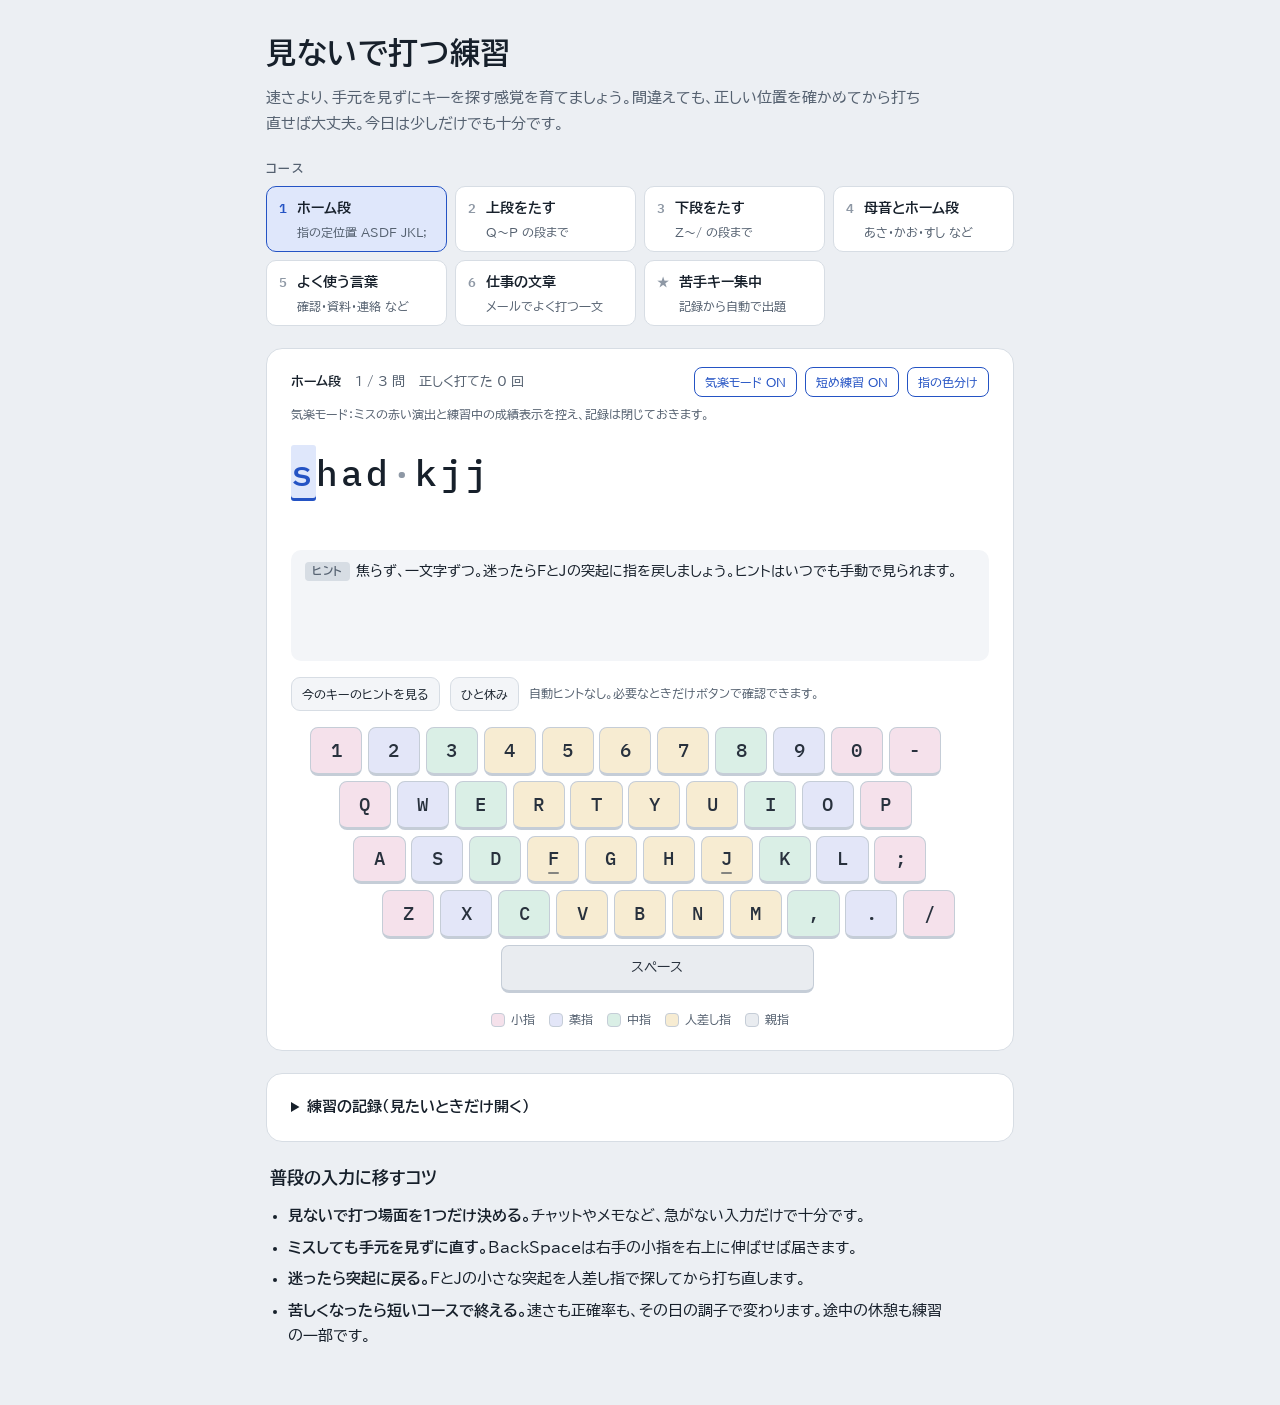
==== index (2).html @ ccc6f715 "Add files via upload" ====
<!doctype html><html><head><meta charset=utf8><meta name=viewport content="width=device-width,initial-scale=1,viewport-fit=cover"><style>:root{color-scheme:light;box-sizing:border-box;padding-top:env(safe-area-inset-top,0px);padding-bottom:env(safe-area-inset-bottom,0px)}html{scroll-padding-top:env(safe-area-inset-top,0px)}body{margin:0;padding:0;font:14px -apple-system,BlinkMacSystemFont,sans-serif;background:#fff;color:#000}img{max-width:100%}[hidden]:not([hidden=until-found i]){display:none!important}</style></head><body>
<title>見ないで打つ練習</title>
<meta name="claude:viewport-fit-sides" content="cover">
<link rel="preconnect" href="https://fonts.googleapis.com">
<link rel="preconnect" href="https://fonts.gstatic.com" crossorigin>
<link rel="stylesheet" href="https://fonts.googleapis.com/css2?family=BIZ+UDPGothic:wght@400;700&family=IBM+Plex+Mono:wght@500;600&display=swap">
<style>
/* Layout: one-column workbench. Course picker, then the practice card (prompt, instant feedback, keycap keyboard) as the hero; records and habits below. */
:root{
  --bg:#ECEFF3; --surface:#FFFFFF; --surface-2:#F3F5F8; --ink:#17202B; --ink-2:#556170; --ink-3:#8E98A5; --line:#D7DDE4;
  --accent:#2453C4; --accent-soft:#DFE7FB; --on-accent:#FFFFFF;
  --ok:#1C8253; --ok-soft:#DAF0E3; --miss:#C5352B; --miss-soft:#FBE0DD; --on-miss:#FFFFFF;
  --key:#FCFDFE; --key-edge:#C5CDD7; --key-ink:#28313D; --wrong-key:#B66B18; --wrong-key-ring:#F3D69C;
  --f-pinky:#F5E1EB; --f-ring:#E3E6F8; --f-middle:#DAEFE6; --f-index:#F7ECD2; --f-thumb:#E9ECF0;
  --font-jp:"BIZ UDPGothic","Hiragino Sans","Hiragino Kaku Gothic ProN","Yu Gothic","Meiryo",sans-serif;
  --font-mono:"IBM Plex Mono",ui-monospace,"SFMono-Regular",Menlo,Consolas,monospace;
}
@media (prefers-color-scheme: dark){
  :root:not([data-theme="light"]){
    --bg:#11151B; --surface:#192029; --surface-2:#202833; --ink:#E5E9EF; --ink-2:#A0AAB7; --ink-3:#6E7886; --line:#2C3541;
    --accent:#86A6F4; --accent-soft:#223152; --on-accent:#0F1830;
    --ok:#62CC97; --ok-soft:#173428; --miss:#F27D72; --miss-soft:#3F201D; --on-miss:#2A0E0B;
    --key:#232B36; --key-edge:#3A4452; --key-ink:#DCE2EA; --wrong-key:#EFB85A; --wrong-key-ring:#654720;
    --f-pinky:#3A2531; --f-ring:#272C47; --f-middle:#1D3630; --f-index:#3A3220; --f-thumb:#272D36;
    color-scheme:dark;
  }
}
:root[data-theme="dark"]{
  --bg:#11151B; --surface:#192029; --surface-2:#202833; --ink:#E5E9EF; --ink-2:#A0AAB7; --ink-3:#6E7886; --line:#2C3541;
  --accent:#86A6F4; --accent-soft:#223152; --on-accent:#0F1830;
  --ok:#62CC97; --ok-soft:#173428; --miss:#F27D72; --miss-soft:#3F201D; --on-miss:#2A0E0B;
  --key:#232B36; --key-edge:#3A4452; --key-ink:#DCE2EA; --wrong-key:#EFB85A; --wrong-key-ring:#654720;
  --f-pinky:#3A2531; --f-ring:#272C47; --f-middle:#1D3630; --f-index:#3A3220; --f-thumb:#272D36;
  color-scheme:dark;
}
*{box-sizing:border-box}
body{background:var(--bg);color:var(--ink);font-family:var(--font-jp);font-size:15px;line-height:1.7}
.wrap{max-width:780px;margin:0 auto;padding-left:max(16px,env(safe-area-inset-left,0px));padding-right:max(16px,env(safe-area-inset-right,0px));padding-block:28px 56px;display:grid;gap:22px}
h1,h2,h3{margin:0;text-wrap:balance}
p{margin:0}
button{font:inherit;color:inherit;cursor:pointer}
button:focus-visible{outline:2px solid var(--accent);outline-offset:2px}

.head h1{font-size:clamp(24px,5vw,30px);font-weight:700;letter-spacing:.02em}
.head p{color:var(--ink-2);margin-top:6px;max-width:60ch}
.notice{background:var(--accent-soft);color:var(--ink);border-radius:10px;padding:10px 14px;font-size:14px}

.label{font-size:12px;font-weight:700;letter-spacing:.12em;color:var(--ink-2)}
.courses{display:grid;grid-template-columns:repeat(auto-fill,minmax(168px,1fr));gap:8px;margin-top:8px}
.course{display:grid;grid-template-columns:auto 1fr;gap:2px 10px;align-items:baseline;text-align:left;padding:10px 12px;border:1px solid var(--line);border-radius:10px;background:var(--surface)}
.course:hover{border-color:var(--ink-3)}
.course .no{grid-row:span 2;font-family:var(--font-mono);font-weight:600;font-size:13px;color:var(--ink-3)}
.course .nm{font-weight:700;font-size:14px}
.course .ds{font-size:12px;color:var(--ink-2);line-height:1.5}
.course[aria-pressed="true"]{border-color:var(--accent);background:var(--accent-soft)}
.course[aria-pressed="true"] .no{color:var(--accent)}

.card{background:var(--surface);border:1px solid var(--line);border-radius:16px;padding:18px clamp(14px,3vw,24px) 20px}
.practice{display:grid;gap:16px}
.bar{display:flex;flex-wrap:wrap;gap:10px 16px;justify-content:space-between;align-items:center}
.meta{display:flex;flex-wrap:wrap;gap:4px 14px;font-size:13px;color:var(--ink-2);font-variant-numeric:tabular-nums}
.meta b{color:var(--ink)}
.opts{display:flex;flex-wrap:wrap;gap:8px;align-items:center}
.seg{display:inline-flex;align-items:center;border:1px solid var(--line);border-radius:8px;overflow:hidden;font-size:12px}
.seg-label{padding:4px 8px;color:var(--ink-2);background:var(--surface-2);border-right:1px solid var(--line)}
.seg button{border:0;background:transparent;padding:4px 9px}
.seg button[aria-pressed="true"]{background:var(--accent);color:var(--on-accent)}
.toggle{border:1px solid var(--line);border-radius:8px;background:transparent;padding:4px 10px;font-size:12px}
.toggle[aria-pressed="true"]{border-color:var(--accent);color:var(--accent)}

.stage{position:relative;display:grid;gap:12px;min-height:220px}
.prompt{display:grid;gap:4px;min-width:0}
.jp{font-size:clamp(20px,4.2vw,27px);font-weight:700;line-height:1.5}
.kana{font-size:16px;color:var(--ink-2);letter-spacing:.04em}
.kana.big{font-size:clamp(24px,5vw,32px);font-weight:700;color:var(--ink)}
.kana .done{color:var(--ink-3)}
.kana .cur{color:var(--accent);text-decoration:underline;text-underline-offset:5px;text-decoration-thickness:2px}
.romaji{font-family:var(--font-mono);font-weight:500;font-size:clamp(20px,4.4vw,28px);line-height:1.55;word-break:break-all;letter-spacing:.03em;margin-top:4px}
.romaji.big{font-size:clamp(26px,6vw,36px);letter-spacing:.08em}
.ch.done{color:var(--ink-3)}
.ch.sp{color:var(--ink-3)}
.ch.cur{color:var(--accent);background:var(--accent-soft);border-radius:3px;box-shadow:inset 0 -3px 0 var(--accent)}
.ch.cur.err{color:var(--miss);background:var(--miss-soft);box-shadow:inset 0 -3px 0 var(--miss);animation:shake .2s}
@keyframes shake{0%,100%{transform:none}25%{transform:translateX(-3px)}75%{transform:translateX(3px)}}
.ch{display:inline-block}

.fb{background:var(--surface-2);border-radius:10px;padding:10px 14px;font-size:14px;min-height:5.2em;display:grid;gap:4px;align-content:start}
#fbMain{transition:opacity .25s}
#fbMain.faded{opacity:.55}
.fb-hint{color:var(--accent);font-weight:700}
.diag{color:var(--ink-2);font-size:13px}
.tag{display:inline-block;font-size:11px;font-weight:700;letter-spacing:.06em;padding:0 7px;border-radius:4px;margin-right:6px;vertical-align:1px}
.tag.miss{background:var(--miss);color:var(--on-miss)}
.tag.tip{background:var(--line);color:var(--ink-2)}
kbd.kk{font-family:var(--font-mono);font-weight:600;padding:0 7px;border-radius:5px;border:1px solid var(--key-edge);border-bottom-width:2px;background:var(--key);color:var(--key-ink);font-size:.95em}
kbd.kk.miss{background:var(--miss);color:var(--on-miss);border-color:var(--miss)}
kbd.kk.ok{background:var(--ok-soft);color:var(--ok);border-color:var(--ok)}
kbd.kk.nx{background:var(--accent-soft);color:var(--accent);border-color:var(--accent)}

.veil{position:absolute;inset:0;border:1px dashed var(--accent);border-radius:12px;background:color-mix(in srgb,var(--surface) 88%,transparent);color:var(--accent);font-weight:700;font-size:15px;display:grid;place-items:center;padding:16px}

.summary{display:grid;gap:14px}
.sum-nums{display:grid;grid-template-columns:repeat(3,1fr);gap:8px}
.sum-nums div{display:grid;gap:0;padding:10px 12px;border-radius:10px;background:var(--surface-2)}
.sum-nums .n{font-family:var(--font-mono);font-weight:600;font-size:clamp(24px,5vw,32px);font-variant-numeric:tabular-nums;line-height:1.2}
.sum-nums .n small{font-size:.5em;margin-left:2px;color:var(--ink-2)}
.sum-nums .l{font-size:12px;color:var(--ink-2)}
.sum-msg{max-width:60ch}
.sum-miss h3,.rec h3{font-size:13px;font-weight:700;color:var(--ink-2);margin-bottom:6px}
.plist{list-style:none;margin:0;padding:0;display:grid;gap:6px;font-size:14px}
.plist li{display:grid;gap:0}
.plist .d{font-size:12px;color:var(--ink-2)}
.sum-actions{display:flex;flex-wrap:wrap;gap:8px}
.btn{border:1px solid var(--line);background:var(--surface);border-radius:9px;padding:8px 14px;font-weight:700;font-size:14px}
.btn.primary{background:var(--accent);border-color:var(--accent);color:var(--on-accent)}
.btn kbd{font-family:var(--font-mono);font-size:11px;font-weight:500;opacity:.8;margin-left:6px}

.kb{container-type:inline-size;width:100%;max-width:660px;margin-inline:auto}
.kb.mini{max-width:420px;margin-inline:0}
.kb-rows{--k:min(54px,7.4vw);display:grid;gap:calc(var(--k)*.1)}
@supports (width:1cqw){.kb-rows{--k:calc(100cqw / 11.4)}}
.kb-row{display:flex;gap:calc(var(--k)*.1);padding-left:calc(var(--k)*var(--off,0))}
.space-row{padding-left:calc(var(--k)*3.3)}
.key{position:relative;flex:none;width:calc(var(--k)*.9);height:calc(var(--k)*.84);display:grid;place-items:center;background:var(--key);border:1px solid var(--key-edge);border-bottom-width:3px;border-radius:calc(var(--k)*.14);font-family:var(--font-mono);font-weight:500;font-size:max(10px,calc(var(--k)*.32));color:var(--key-ink);transition:background-color .15s,color .15s,border-color .15s}
.key.space{width:calc(var(--k)*5.4);font-family:var(--font-jp);font-size:max(10px,calc(var(--k)*.24))}
.key.bump::after{content:"";position:absolute;bottom:16%;left:39%;width:22%;height:2px;border-radius:1px;background:currentColor;opacity:.55}
.kb.fingers .key.f-pinky{background:var(--f-pinky)}
.kb.fingers .key.f-ring{background:var(--f-ring)}
.kb.fingers .key.f-middle{background:var(--f-middle)}
.kb.fingers .key.f-index{background:var(--f-index)}
.kb.fingers .key.f-thumb{background:var(--f-thumb)}
.key.is-next{background:var(--accent-soft)!important;border-color:var(--accent);color:var(--accent);box-shadow:0 0 0 2px var(--accent)}
.key.is-miss{background:var(--key)!important;border:2px solid var(--wrong-key);border-bottom-width:3px;color:var(--key-ink);box-shadow:0 0 0 3px var(--wrong-key-ring);z-index:2}
.key.is-roundmiss{background:var(--miss-soft)!important;border-color:var(--miss);color:var(--miss)}
.key.is-roundmiss::before{content:attr(data-n);position:absolute;top:-7px;right:-7px;min-width:17px;height:17px;padding:0 4px;border-radius:9px;background:var(--miss);color:var(--on-miss);font-size:10px;line-height:17px;text-align:center;font-family:var(--font-mono);z-index:1}
.key.hit{animation:hit .16s ease-out}
@keyframes hit{0%{transform:translateY(2px)}100%{transform:none}}
.key.heat{background:color-mix(in srgb,var(--miss) var(--h),var(--key))!important}
.key.heat.hot{color:var(--on-miss);border-color:var(--miss)}

.legend{display:flex;flex-wrap:wrap;gap:6px 14px;justify-content:center;font-size:12px;color:var(--ink-2)}
.legend span{display:inline-flex;align-items:center;gap:6px}
.legend i{width:14px;height:14px;border-radius:4px;border:1px solid var(--key-edge);display:inline-block}

.rec{display:grid;gap:18px}
.rec-head{display:flex;flex-wrap:wrap;gap:8px;justify-content:space-between;align-items:center}
.rec-head h2,.tips h2{font-size:17px;font-weight:700}
.rec-grid{display:grid;grid-template-columns:minmax(0,1.25fr) minmax(0,1fr);gap:20px;align-items:start}
.note{font-size:12px;color:var(--ink-2);margin-top:8px}
.empty{font-size:14px;color:var(--ink-2)}
.reset{display:flex;gap:6px;align-items:center;font-size:13px}
.reset .btn{padding:4px 10px;font-size:12px}
.reset .btn.danger{background:var(--miss);border-color:var(--miss);color:var(--on-miss)}
.tbl-wrap{overflow-x:auto}
table{border-collapse:collapse;width:100%;font-size:13px;font-variant-numeric:tabular-nums}
th,td{text-align:left;padding:6px 10px 6px 0;border-bottom:1px solid var(--line);white-space:nowrap}
th{font-weight:700;color:var(--ink-2);font-size:12px}
td.num,th.num{text-align:right}

.tips{display:grid;gap:10px;padding-inline:4px}
.tips ul{margin:0;padding-left:1.2em;display:grid;gap:6px;max-width:62ch}
.tips b{font-weight:700}

/* 静かに学べる補助UI */
/* 間違えて押したキーは、穏やかな琥珀色の枠で場所を知らせる。 */
.key-guide{display:flex;flex-wrap:wrap;align-items:center;justify-content:center;gap:8px 20px;margin-top:12px;padding:9px 12px;border-radius:9px;background:var(--surface-2);color:var(--ink-2);font-size:12px}
.key-guide span{display:inline-flex;align-items:center;gap:7px}
.key-guide .swatch{display:inline-block;width:15px;height:15px;border-radius:4px;background:var(--key);border:2px solid var(--wrong-key);box-shadow:0 0 0 2px var(--wrong-key-ring)}
.key-guide .swatch.next{background:var(--accent-soft);border-color:var(--accent);box-shadow:0 0 0 2px var(--accent-soft)}
.practice-actions{display:flex;flex-wrap:wrap;align-items:center;gap:8px 10px}
.practice-actions .btn{font-size:12px;padding:6px 10px}
.btn.subtle{background:var(--surface-2);border-color:var(--line);font-weight:500}
.practice-note{font-size:12px;color:var(--ink-2);line-height:1.6}
.mode-desc{color:var(--ink-2);font-size:12px;line-height:1.7;margin-top:-9px}
.pause-panel{position:absolute;inset:0;z-index:3;background:var(--surface);border:1px solid var(--line);border-radius:12px;display:grid;place-items:center;text-align:center;padding:20px}
.pause-panel>div{display:grid;justify-items:center;gap:12px;max-width:35ch}
.pause-panel p{color:var(--ink-2);font-size:14px}
.pause-panel .pause-title{font-weight:700;color:var(--ink);font-size:20px}
.record-summary{cursor:pointer;font-weight:700;padding:2px 0;list-style-position:inside}
.records-content{display:grid;gap:18px;padding-top:20px}
.sum-nums.calm{grid-template-columns:repeat(2,1fr)}
.sum-miss details,.sum-miss summary{font-size:13px}
.sum-miss summary{cursor:pointer;color:var(--ink-2);font-weight:700;margin-bottom:8px}
.practice.is-calm .ch.cur.err{animation:none}
@media(max-width:420px){.sum-nums.calm .n{font-size:23px}}


@media (max-width:620px){.rec-grid{grid-template-columns:minmax(0,1fr)}.kb.mini{max-width:none}}
@media (prefers-reduced-motion:reduce){.ch.cur.err,.key.hit{animation:none}*{transition:none!important}}
</style>

<div class="wrap">
  <header class="head">
    <h1>見ないで打つ練習</h1>
    <p>速さより、手元を見ずにキーを探す感覚を育てましょう。間違えても、正しい位置を確かめてから打ち直せば大丈夫。今日は少しだけでも十分です。</p>
  </header>

  <p class="notice" id="touchNote" hidden>このページはパソコンのキーボードで使います。PCのブラウザでこのページを開いて練習してください。</p>

  <section aria-labelledby="cTitle">
    <h2 id="cTitle" class="label">コース</h2>
    <div class="courses" id="courses"></div>
  </section>

  <section class="card practice" aria-label="練習">
    <div class="bar">
      <div class="meta" id="meta"></div>
      <div class="opts">
        <button class="toggle" id="calmBtn" aria-pressed="true">気楽モード ON</button>
        <button class="toggle" id="shortBtn" aria-pressed="true">短め練習 ON</button>
        <button class="toggle" id="fingerBtn" aria-pressed="true">指の色分け</button>
      </div>
    </div>
    <p class="mode-desc" id="modeDesc">気楽モードではミスの赤い演出と練習中の成績表示を控え、記録は閉じておきます。</p>

    <div class="stage">
      <div class="prompt" id="prompt">
        <p class="jp" id="jp"></p>
        <p class="kana" id="kana"></p>
        <p class="romaji" id="romaji" aria-label="打つローマ字"></p>
      </div>
      <div class="fb" id="fb" aria-live="polite">
        <p id="fbMain"></p>
        <p id="fbHint" class="fb-hint"></p>
      </div>
      <div class="summary" id="summary" hidden></div>
      <div class="pause-panel" id="pausePanel" hidden>
        <div>
          <p class="pause-title">ひと休みしましょう</p>
          <p>肩と指の力を抜いて、再開したくなったら戻ってください。休憩時間は打鍵速度の計算に含めません。</p>
          <button class="btn primary" id="resumeBtn">練習に戻る</button>
        </div>
      </div>
      <button class="veil" id="veil" hidden>ここをクリックしてから打ち始めてください</button>
    </div>

    <div class="practice-actions" id="practiceActions">
      <button class="btn subtle" id="revealBtn" type="button">今のキーのヒントを見る</button>
      <button class="btn subtle" id="pauseBtn" type="button">ひと休み</button>
      <span class="practice-note">自動ヒントなし。必要なときだけボタンで確認できます。</span>
    </div>
    <div class="kb fingers" id="kb"></div>
    <div class="key-guide" id="keyGuide" hidden aria-live="polite"></div>
    <div class="legend" aria-label="指の色">
      <span><i style="background:var(--f-pinky)"></i>小指</span>
      <span><i style="background:var(--f-ring)"></i>薬指</span>
      <span><i style="background:var(--f-middle)"></i>中指</span>
      <span><i style="background:var(--f-index)"></i>人差し指</span>
      <span><i style="background:var(--f-thumb)"></i>親指</span>
    </div>
  </section>

  <section class="card rec" aria-label="練習の記録">
    <details id="recordsFold" open>
      <summary class="record-summary">練習の記録（見たいときだけ開く）</summary>
      <div class="records-content">
    <div class="rec-head">
      <h2 id="rTitle">間違えやすいキー</h2>
      <div class="reset" id="reset"></div>
    </div>
    <div class="rec-grid">
      <div>
        <div class="kb mini" id="kbHeat"></div>
        <p class="note">赤いほどミスの割合が高いキーです（3回以上打ったキーだけ色がつきます）。</p>
      </div>
      <div style="display:grid;gap:16px">
        <div><h3>ミスの多いキー</h3><div id="weakList"></div></div>
        <div><h3>よくある押し間違い</h3><div id="pairList"></div></div>
      </div>
    </div>
    <div>
      <h3>最近の練習</h3>
      <div class="tbl-wrap" id="hist"></div>
    </div>
      </div>
    </details>
  </section>

  <section class="tips" aria-labelledby="tTitle">
    <h2 id="tTitle">普段の入力に移すコツ</h2>
    <ul>
      <li><b>見ないで打つ場面を1つだけ決める。</b>チャットやメモなど、急がない入力だけで十分です。</li>
      <li><b>ミスしても手元を見ずに直す。</b>BackSpaceは右手の小指を右上に伸ばせば届きます。</li>
      <li><b>迷ったら突起に戻る。</b>FとJの小さな突起を人差し指で探してから打ち直します。</li>
      <li><b>苦しくなったら短いコースで終える。</b>速さも正確率も、その日の調子で変わります。途中の休憩も練習の一部です。</li>
    </ul>
  </section>
</div>

<script>
(function(){
"use strict";
// ---------- keyboard model ----------
const ROWS=[
  {off:0,   keys:"1234567890-".split("")},
  {off:0.5, keys:"qwertyuiop".split("")},
  {off:0.75,keys:"asdfghjkl;".split("")},
  {off:1.25,keys:"zxcvbnm,./".split("")}
];
const COLF=["L5","L4","L3","L2","L2","R2","R2","R3","R4","R5","R5"];
const KEY={};
ROWS.forEach((row,r)=>row.keys.forEach((k,c)=>{KEY[k]={f:COLF[c],r:r};}));
KEY[" "]={f:"T",r:4};
const FN={L5:"左手の小指",L4:"左手の薬指",L3:"左手の中指",L2:"左手の人差し指",R2:"右手の人差し指",R3:"右手の中指",R4:"右手の薬指",R5:"右手の小指",T:"親指"};
const FCLS={L5:"pinky",L4:"ring",L3:"middle",L2:"index",R2:"index",R3:"middle",R4:"ring",R5:"pinky",T:"thumb"};
const ROWN=["数字の段","上の段","ホーム段","下の段","スペース"];
const lab=k=>k===" "?"スペース":k.toUpperCase();
const esc=s=>String(s).replace(/[&<>"]/g,c=>({"&":"&amp;","<":"&lt;",">":"&gt;",'"':"&quot;"}[c]));

function diag(exp,got){
  const a=KEY[exp],b=KEY[got]; if(!a||!b) return "";
  if(a.f==="T") return "スペースキーは親指で打ちます。";
  if(b.f==="T") return "スペースキーを押していました。";
  if(a.f===b.f){
    if(a.r!==b.r) return "指は合っています。"+ROWN[b.r]+"を押していて、正しくは"+ROWN[a.r]+"です。";
    return "指は合っています。人差し指が受け持つ2列のうち、となりの列を押しています。";
  }
  if(a.f[0]===b.f[0]) return "同じ手の別の指です。"+FN[a.f].slice(3)+"で打つキーに、"+FN[b.f].slice(3)+"が出ていました。";
  return "反対の手のキーです。"+FN[a.f]+"で打ちます。";
}
function shortDiag(exp,got){
  const a=KEY[exp],b=KEY[got]; if(!a||!b) return "";
  if(a.f===b.f) return a.r!==b.r?"指は正しく、段がずれています":"指は正しく、列がずれています";
  if(a.f!=="T"&&b.f!=="T"&&a.f[0]===b.f[0]) return "同じ手の別の指を使っています";
  return "反対の手を使っています";
}

// ---------- romaji engine ----------
const BASE={},YOUON={};
function parse(src,dst){src.trim().split(/\s+/).forEach(p=>{const i=p.indexOf(":");dst[p.slice(0,i)]=p.slice(i+1).split("/");});}
parse("あ:a い:i う:u/wu え:e お:o か:ka/ca き:ki く:ku/cu/qu け:ke こ:ko/co さ:sa し:shi/si/ci す:su せ:se/ce そ:so た:ta ち:chi/ti つ:tsu/tu て:te と:to な:na に:ni ぬ:nu ね:ne の:no は:ha ひ:hi ふ:fu/hu へ:he ほ:ho ま:ma み:mi む:mu め:me も:mo や:ya ゆ:yu よ:yo ら:ra り:ri る:ru れ:re ろ:ro わ:wa を:wo が:ga ぎ:gi ぐ:gu げ:ge ご:go ざ:za じ:ji/zi ず:zu ぜ:ze ぞ:zo だ:da ぢ:di づ:du で:de ど:do ば:ba び:bi ぶ:bu べ:be ぼ:bo ぱ:pa ぴ:pi ぷ:pu ぺ:pe ぽ:po ぁ:la/xa ぃ:li/xi ぅ:lu/xu ぇ:le/xe ぉ:lo/xo ゃ:lya/xya ゅ:lyu/xyu ょ:lyo/xyo ー:- 、:, 。:.",BASE);
parse("きゃ:kya きゅ:kyu きょ:kyo しゃ:sha/sya しゅ:shu/syu しょ:sho/syo しぇ:she/sye ちゃ:cha/tya/cya ちゅ:chu/tyu/cyu ちょ:cho/tyo/cyo ちぇ:che/tye/cye にゃ:nya にゅ:nyu にょ:nyo ひゃ:hya ひゅ:hyu ひょ:hyo みゃ:mya みゅ:myu みょ:myo りゃ:rya りゅ:ryu りょ:ryo ぎゃ:gya ぎゅ:gyu ぎょ:gyo じゃ:ja/zya/jya じゅ:ju/zyu/jyu じょ:jo/zyo/jyo じぇ:je/zye/jye びゃ:bya びゅ:byu びょ:byo ぴゃ:pya ぴゅ:pyu ぴょ:pyo ふぁ:fa ふぃ:fi ふぇ:fe ふぉ:fo てぃ:thi でぃ:dhi",YOUON);
Object.keys(YOUON).forEach(k=>{
  const a=k[0],b=k[1],extra=[];
  (BASE[a]||[]).forEach(x=>(BASE[b]||[]).forEach(y=>extra.push(x+y)));
  YOUON[k]=Array.from(new Set(YOUON[k].concat(extra)));
});
const uniq=a=>Array.from(new Set(a));

function tokenize(s){
  const raw=[];
  for(let i=0;i<s.length;){
    const two=s.slice(i,i+2);
    if(YOUON[two]){raw.push({k:two,opts:YOUON[two]});i+=2;continue;}
    const c=s[i];
    if(c==="っ"||c==="ん"){raw.push({k:c});i++;continue;}
    raw.push({k:c,opts:BASE[c]||[c.toLowerCase()]});i++;
  }
  const out=[];
  for(let i=raw.length-1;i>=0;i--){
    const u=raw[i],next=out[0];
    if(u.k==="ん"){
      const single=next&&next.opts.every(o=>/^[bcdfghjklmpqrstvwxz]/.test(o));
      out.unshift({k:"ん",opts:single?["n","nn","xn"]:["nn","xn"]});
    }else if(u.k==="っ"){
      const cons=next?next.opts.filter(o=>/^[bcdfghjkmpqrstvwyz]/.test(o)):[];
      const small=["ltu","xtu","ltsu","xtsu"];
      if(next&&!next.merged&&cons.length){
        const opts=cons.map(o=>o[0]+o);
        small.forEach(s=>next.opts.forEach(o=>opts.push(s+o)));
        out[0]={k:"っ"+next.k,opts:uniq(opts),merged:true};
      }else out.unshift({k:"っ",opts:small});
    }else out.unshift(u);
  }
  return out;
}

function Engine(units){this.u=units;this.i=0;this.buf="";this.typed=[];this.done=units.length===0;}
Engine.prototype.disp=function(k,buf){const u=this.u[k];return u.opts.find(o=>o.startsWith(buf))||u.opts[0];};
Engine.prototype.expected=function(){
  if(this.done) return null;
  const d=this.disp(this.i,this.buf);
  if(d.length>this.buf.length) return d[this.buf.length];
  return this.i+1<this.u.length?this.disp(this.i+1,"")[0]:null;
};
Engine.prototype.complete=function(){this.typed.push(this.buf);this.i++;this.buf="";if(this.i>=this.u.length)this.done=true;};
Engine.prototype.feed=function(ch){
  const u=this.u[this.i],nb=this.buf+ch;
  const cand=u.opts.filter(o=>o.startsWith(nb));
  if(cand.length){
    this.buf=nb;
    if(cand.indexOf(nb)>=0&&!cand.some(o=>o.length>nb.length)) this.complete();
    return true;
  }
  if(this.buf&&u.opts.indexOf(this.buf)>=0&&this.i+1<this.u.length){this.complete();return this.feed(ch);}
  return false;
};

// ---------- content ----------
const VOWEL="あい いえ うえ あおい いいえ かお あさ いか あき かき すし あし いけ さけ しお こえ ふく あじ はし すき かさ おかし かぐ しか すいか さがす はこ ほし ふえ あかい おおきい かしこい きく かす".split(" ");
const WORDS=[["確認","かくにん"],["資料","しりょう"],["会議","かいぎ"],["連絡","れんらく"],["提出","ていしゅつ"],["共有","きょうゆう"],["予定","よてい"],["仕事","しごと"],["会社","かいしゃ"],["メール","めーる"],["電話","でんわ"],["報告","ほうこく"],["相談","そうだん"],["内容","ないよう"],["時間","じかん"],["企画","きかく"],["経理","けいり"],["在庫","ざいこ"],["出荷","しゅっか"],["納期","のうき"],["部署","ぶしょ"],["上司","じょうし"],["同期","どうき"],["ありがとう","ありがとう"],["よろしく","よろしく"],["すみません","すみません"],["お願い","おねがい"],["ちょっと","ちょっと"],["日本","にほん"],["東京","とうきょう"],["今日","きょう"],["明日","あした"],["来週","らいしゅう"],["請求書","せいきゅうしょ"],["見積もり","みつもり"],["担当","たんとう"],["変更","へんこう"],["対応","たいおう"],["結果","けっか"],["調整","ちょうせい"],["取引先","とりひきさき"],["営業","えいぎょう"],["会計","かいけい"],["データ","でーた"],["ファイル","ふぁいる"]];
const SENT=[["お疲れ様です。","おつかれさまです。"],["ご確認よろしくお願いいたします。","ごかくにんよろしくおねがいいたします。"],["承知しました。","しょうちしました。"],["本日の資料を共有します。","ほんじつのしりょうをきょうゆうします。"],["少々お待ちください。","しょうしょうおまちください。"],["明日までに提出します。","あしたまでにていしゅつします。"],["会議の日程を調整させてください。","かいぎのにっていをちょうせいさせてください。"],["添付ファイルをご確認ください。","てんぷふぁいるをごかくにんください。"],["引き続きよろしくお願いします。","ひきつづきよろしくおねがいします。"],["ご連絡ありがとうございます。","ごれんらくありがとうございます。"],["返信が遅くなり申し訳ありません。","へんしんがおそくなりもうしわけありません。"],["在庫の数量を確認しました。","ざいこのすうりょうをかくにんしました。"],["来週の打ち合わせは水曜日です。","らいしゅうのうちあわせはすいようびです。"],["見積書を作成しました。","みつもりしょをさくせいしました。"],["議事録を共有いたします。","ぎじろくをきょうゆういたします。"],["担当者に確認してご連絡します。","たんとうしゃにかくにんしてごれんらくします。"],["修正版を送付します。","しゅうせいばんをそうふします。"],["何卒よろしくお願い申し上げます。","なにとぞよろしくおねがいもうしあげます。"],["先ほどの件、承知いたしました。","さきほどのけん、しょうちいたしました。"],["出荷予定日をお知らせします。","しゅっかよていびをおしらせします。"],["今週中に回答いたします。","こんしゅうちゅうにかいとういたします。"],["念のため再送いたします。","ねんのためさいそういたします。"],["本件について相談させてください。","ほんけんについてそうだんさせてください。"],["お手数をおかけします。","おてすうをおかけします。"]];

const rnd=n=>Math.floor(Math.random()*n);
function shuffle(a){a=a.slice();for(let i=a.length-1;i>0;i--){const j=rnd(i+1);[a[i],a[j]]=[a[j],a[i]];}return a;}
const kanaItem=(jp,kana)=>({jp:jp,kana:kana,units:tokenize(kana)});
const rawItem=s=>({raw:true,units:s.split("").map(c=>({k:c,opts:[c]}))});
function rawLine(pool,focus){
  const g=[];
  for(let n=0;n<5;n++){
    const len=3+rnd(2);let s="";
    for(let i=0;i<len;i++){const src=focus&&Math.random()<0.55?focus:pool;s+=src[rnd(src.length)];}
    g.push(s);
  }
  return rawItem(g.join(" "));
}
const defRomaji=kana=>tokenize(kana).map(u=>u.opts[0]).join("");

const COURSES=[
  {id:"home",no:"1",name:"ホーム段",ds:"指の定位置 ASDF JKL;",gen:()=>({items:Array.from({length:6},()=>rawLine("asdfjkl;","asdfghjkl;"))})},
  {id:"upper",no:"2",name:"上段をたす",ds:"Q〜P の段まで",gen:()=>({items:Array.from({length:6},()=>rawLine("asdfghjkl","qwertyuiop"))})},
  {id:"lower",no:"3",name:"下段をたす",ds:"Z〜/ の段まで",gen:()=>({items:Array.from({length:6},()=>rawLine("asdfghjkl","zxcvbnm,."))})},
  {id:"vowel",no:"4",name:"母音とホーム段",ds:"あさ・かお・すし など",gen:()=>({items:shuffle(VOWEL).slice(0,12).map(k=>kanaItem(k,k))})},
  {id:"words",no:"5",name:"よく使う言葉",ds:"確認・資料・連絡 など",gen:()=>({items:shuffle(WORDS).slice(0,12).map(w=>kanaItem(w[0],w[1]))})},
  {id:"sent",no:"6",name:"仕事の文章",ds:"メールでよく打つ一文",gen:()=>({items:shuffle(SENT).slice(0,5).map(w=>kanaItem(w[0],w[1]))})},
  {id:"weak",no:"★",name:"苦手キー集中",ds:"記録から自動で出題",gen:genWeak}
];
const COURSE={};COURSES.forEach(c=>{COURSE[c.id]=c;});

function weakKeys(min){
  return Object.keys(store.keys).filter(k=>k!==" ").map(k=>{const v=store.keys[k];return {k:k,n:v.n,miss:v.miss,rate:v.n?v.miss/v.n:0};})
    .filter(x=>x.n>=(min||5)&&x.miss>=2).sort((a,b)=>b.rate-a.rate||b.miss-a.miss);
}
function genWeak(){
  const w=weakKeys(5).slice(0,4).map(x=>x.k);
  if(!w.length) return {items:shuffle(WORDS).slice(0,10).map(x=>kanaItem(x[0],x[1])),note:"まだ記録が少ないので、よく使う言葉から出題しています。他のコースで練習すると、ここに苦手キーが集まります。"};
  const set=new Set(w);
  const pool=WORDS.concat(VOWEL.map(k=>[k,k])).map(p=>{const r=defRomaji(p[1]);let s=0;for(const c of r) if(set.has(c)) s++;return {p:p,s:s};})
    .filter(x=>x.s>0).sort((a,b)=>b.s-a.s).slice(0,24);
  const picks=shuffle(pool);
  const items=[];let j=0;
  for(let i=0;i<10;i++){
    if(i%3===2||!picks.length) items.push(rawLine("asdfjkl",w.join("")));
    else{const x=picks[j++%picks.length];items.push(kanaItem(x.p[0],x.p[1]));}
  }
  return {items:items,note:"苦手キー："+w.map(lab).join("・")+" を多めに出題しています。"};
}

// ---------- storage ----------
const SKEY="mienai-uchi-v1";
function load(){
  let s=null;
  try{s=JSON.parse(localStorage.getItem(SKEY)||"null");}catch(e){}
  if(!s||typeof s!=="object") s={};
  s.keys=s.keys||{};s.pairs=s.pairs||{};s.hist=s.hist||[];
  s.set=Object.assign({fingers:true,course:"home",calm:true,short:true},s.set||{});
  // 過去に保存された自動ヒント設定もすべて無効化する。
  s.set.hint=-1;
  if(!COURSE[s.set.course]) s.set.course="home";
  return s;
}
function save(){try{localStorage.setItem(SKEY,JSON.stringify(store));}catch(e){}}
const store=load();
function rec(k,miss,got){
  if(!k||!KEY[k]) return;
  const v=store.keys[k]||(store.keys[k]={n:0,miss:0});
  v.n++;
  if(miss){v.miss++;const p=k+">"+got;store.pairs[p]=(store.pairs[p]||0)+1;}
}

// ---------- dom ----------
const $=id=>document.getElementById(id);
const els={courses:$("courses"),meta:$("meta"),jp:$("jp"),kana:$("kana"),romaji:$("romaji"),fb:$("fb"),fbMain:$("fbMain"),fbHint:$("fbHint"),prompt:$("prompt"),summary:$("summary"),veil:$("veil"),kb:$("kb"),kbHeat:$("kbHeat"),weakList:$("weakList"),pairList:$("pairList"),hist:$("hist"),reset:$("reset"),fingerBtn:$("fingerBtn"),calmBtn:$("calmBtn"),shortBtn:$("shortBtn"),practiceActions:$("practiceActions"),pausePanel:$("pausePanel"),recordsFold:$("recordsFold"),keyGuide:$("keyGuide")};

function buildKb(el){
  let h='<div class="kb-rows">';
  ROWS.forEach(row=>{
    h+='<div class="kb-row" style="--off:'+row.off+'">';
    row.keys.forEach(k=>{h+='<div class="key f-'+FCLS[KEY[k].f]+(k==="f"||k==="j"?" bump":"")+'" data-k="'+esc(k)+'"><span>'+esc(lab(k))+"</span></div>";});
    h+="</div>";
  });
  h+='<div class="kb-row space-row"><div class="key f-thumb space" data-k=" "><span>スペース</span></div></div></div>';
  el.innerHTML=h;
  const map={};el.querySelectorAll(".key").forEach(n=>{map[n.dataset.k]=n;});
  return map;
}
const K=buildKb(els.kb);
const KH=buildKb(els.kbHeat);

function renderCourses(){
  els.courses.innerHTML=COURSES.map(c=>'<button class="course" data-c="'+c.id+'" aria-pressed="'+(round&&round.course.id===c.id)+'"><span class="no">'+c.no+'</span><span class="nm">'+esc(c.name)+'</span><span class="ds">'+esc(c.ds)+"</span></button>").join("");
}
els.courses.addEventListener("click",e=>{const b=e.target.closest(".course");if(b) startRound(b.dataset.c);});

// settings
function applySettings(){
  els.kb.classList.toggle("fingers",!!store.set.fingers);
  els.fingerBtn.setAttribute("aria-pressed",String(!!store.set.fingers));
  els.calmBtn.setAttribute("aria-pressed",String(!!store.set.calm));
  els.calmBtn.textContent="気楽モード "+(store.set.calm?"ON":"OFF");
  els.shortBtn.setAttribute("aria-pressed",String(!!store.set.short));
  els.shortBtn.textContent="短め練習 "+(store.set.short?"ON":"OFF");
  $("kb").classList.toggle("calm",!!store.set.calm);
  document.querySelector(".practice").classList.toggle("is-calm",!!store.set.calm);
  $("modeDesc").textContent=store.set.calm
    ?"気楽モード：ミスの赤い演出と練習中の成績表示を控え、記録は閉じておきます。"
    :"通常モード：ミスと正確率も確認できます。気になるときは気楽モードへ戻せます。";
}
els.fingerBtn.addEventListener("click",()=>{store.set.fingers=!store.set.fingers;save();applySettings();});
els.calmBtn.addEventListener("click",()=>{
  store.set.calm=!store.set.calm;save();applySettings();
  els.recordsFold.open=!store.set.calm;
  if(view==="typing"){round.err=false;renderMeta();renderPrompt();setIdle();clearKeys(false);els.keyGuide.hidden=true;hideHint();}
});
els.shortBtn.addEventListener("click",()=>{
  store.set.short=!store.set.short;save();applySettings();
  // 長さの変更は次のラウンドから適用し、進行中の練習はそのまま続けられます。
  if(view==="typing") els.fbMain.textContent="練習の長さは次の開始時から変わります。";
});
document.addEventListener("click",e=>{const b=e.target.closest("button");if(b&&e.detail>0&&b!==els.veil) setTimeout(()=>b.blur(),0);});

// ---------- round ----------
let round=null,engine=null,view="typing";
const TIP="焦らず、一文字ずつ。迷ったらFとJの突起に指を戻しましょう。ヒントはいつでも手動で見られます。";

function setIdle(){
  els.fbMain.classList.remove("faded");
  els.fbMain.innerHTML='<span class="tag tip">ヒント</span>'+esc(round&&round.note?round.note:TIP);
}
function startRound(id){
  const c=COURSE[id]||COURSE.home;
  store.set.course=c.id;save();
  const g=c.gen();
  let items=g.items;
  if(store.set.short){
    const limit=c.id==="sent"?1:["words","vowel","weak"].includes(c.id)?4:3;
    items=items.slice(0,limit).map(it=>it.raw?rawItem(it.units.map(u=>u.k).join("").split(" ").slice(0,2).join(" ")):it);
  }
  round={course:c,items:items,note:g.note||"",i:0,correct:0,miss:0,started:false,t0:0,pauseMs:0,pauseStart:0,pairs:{},keyMiss:{},err:false};
  view="typing";
  els.pausePanel.hidden=true;
  els.practiceActions.hidden=false;
  clearKeys(true);els.keyGuide.hidden=true;
  els.summary.hidden=true;els.prompt.hidden=false;els.fb.hidden=false;
  setIdle();
  renderCourses();
  loadItem();
  updVeil();
}
function loadItem(){
  engine=new Engine(round.items[round.i].units);
  round.err=false;
  setIdle();
  renderPrompt();renderMeta();
  clearKeys(false);els.keyGuide.hidden=true;
  hideHint();
}
function acc(){const t=round.correct+round.miss;return t?Math.round(round.correct/t*1000)/10:null;}
function renderMeta(){
  const a=acc();
  const common="<b>"+esc(round.course.name)+"</b><span>"+(round.i+1)+" / "+round.items.length+" 問</span>";
  els.meta.innerHTML=store.set.calm?common+"<span>正しく打てた "+round.correct+" 回</span>":common+"<span>正確率 "+(a==null?"—":a+"%")+"</span><span>ミス "+round.miss+"</span>";
}
function chSpan(c,cls){const sp=c===" ";return '<span class="ch '+cls+(sp?" sp":"")+'">'+(sp?"·":esc(c))+"</span>";}
function renderPrompt(){
  const it=round.items[round.i];
  const kanaOnly=!it.raw&&it.jp===it.kana;
  els.jp.hidden=!!it.raw||kanaOnly;
  els.jp.textContent=it.jp||"";
  els.kana.hidden=!!it.raw;
  els.kana.classList.toggle("big",kanaOnly);
  els.romaji.classList.toggle("big",!!it.raw);
  if(!it.raw) els.kana.innerHTML=engine.u.map((u,i)=>'<span class="'+(i<engine.i?"done":i===engine.i?"cur":"")+'">'+esc(u.k)+"</span>").join("");
  let h="",cur=false;
  engine.u.forEach((u,i)=>{
    let d="",t="";
    if(i<engine.i) d=engine.typed[i];
    else if(i===engine.i){d=engine.buf;t=engine.disp(i,engine.buf).slice(engine.buf.length);}
    else t=engine.disp(i,"");
    for(const c of d) h+=chSpan(c,"done");
    for(const c of t){h+=chSpan(c,cur?"":"cur"+(round.err?" err":""));cur=true;}
  });
  els.romaji.innerHTML=h;
}

// key visuals
function clearKeys(all){
  Object.values(K).forEach(n=>{n.classList.remove("is-next","is-miss");if(all){n.classList.remove("is-roundmiss");n.removeAttribute("data-n");}});
}
function flash(k){const n=K[k];if(!n) return;n.classList.remove("hit");void n.offsetWidth;n.classList.add("hit");}
function hideHint(){els.fbHint.textContent="";Object.values(K).forEach(n=>n.classList.remove("is-next"));}
function showHint(){
  if(view!=="typing"||!engine) return;
  const e=engine.expected();if(!e||!KEY[e]) return;
  if(K[e]) K[e].classList.add("is-next");
  els.fbHint.innerHTML='次は <kbd class="kk nx">'+esc(lab(e))+"</kbd>　"+FN[KEY[e].f]+"・"+ROWN[KEY[e].r];
}
$("revealBtn").addEventListener("click",()=>{if(view==="typing"){hideHint();showHint();}});
$("pauseBtn").addEventListener("click",pauseRound);
$("resumeBtn").addEventListener("click",resumeRound);
function pauseRound(){
  if(view!=="typing") return;
  round.pauseStart=round.started?performance.now():0;
  view="paused";hideHint();els.pausePanel.hidden=false;updVeil();
}
function resumeRound(){
  if(view!=="paused") return;
  if(round.pauseStart) round.pauseMs+=performance.now()-round.pauseStart;
  round.pauseStart=0;
  view="typing";els.pausePanel.hidden=true;updVeil();
}

function onChar(ch){
  if(view!=="typing"||!engine) return;
  if(!round.started){round.started=true;round.t0=performance.now();}
  const exp=engine.expected();
  const ok=engine.feed(ch);
  flash(ch);
  if(ok){
    round.correct++;rec(ch,false);
    round.err=false;
    hideHint();clearKeys(false);
    els.keyGuide.hidden=true;
    if(store.set.calm) setIdle();
    els.fbMain.classList.add("faded");
    if(engine.done){
      round.i++;
      if(round.i%2===0) save();
      if(round.i>=round.items.length){finish();return;}
      loadItem();return;
    }
    renderPrompt();renderMeta();
  }else{
    round.miss++;rec(exp,true,ch);
    const p=exp+">"+ch;round.pairs[p]=(round.pairs[p]||0)+1;
    round.keyMiss[exp]=(round.keyMiss[exp]||0)+1;
    round.err=!store.set.calm;
    hideHint();
    Object.values(K).forEach(n=>n.classList.remove("is-miss"));
    if(K[ch]&&ch!==exp) K[ch].classList.add("is-miss");
    if(K[exp]) K[exp].classList.add("is-next");
    els.keyGuide.innerHTML='<span><i class="swatch" aria-hidden="true"></i>押したキー <kbd class="kk">'+esc(lab(ch))+'</kbd></span>'+
      '<span><i class="swatch next" aria-hidden="true"></i>正しいキー <kbd class="kk">'+esc(lab(exp))+'</kbd></span>';
    els.keyGuide.hidden=false;
    const a=KEY[exp],b=KEY[ch];
    els.fbMain.classList.remove("faded");
    els.fbMain.innerHTML=store.set.calm
      ?'<span class="tag tip">確認</span>次は <kbd class="kk nx">'+esc(lab(exp))+'</kbd>'+(a?'（'+FN[a.f]+'）':'')+'。位置を確かめて、もう一度押してみましょう。'
      :'<span class="tag miss">ミス</span><kbd class="kk miss">'+esc(lab(ch))+"</kbd> を押しました"+(b?"（"+FN[b.f]+"）":"")+"　→　正しくは "+'<kbd class="kk ok">'+esc(lab(exp))+"</kbd>"+(a?"（"+FN[a.f]+"）":"")+'<span class="diag">'+esc(diag(exp,ch))+"</span>";
    renderPrompt();renderMeta();
  }
}

function finish(){
  view="summary";hideHint();clearKeys(true);els.keyGuide.hidden=true;
  els.practiceActions.hidden=true;
  const ms=Math.max(1,performance.now()-round.t0-round.pauseMs);
  const kpm=Math.round(round.correct/(ms/60000));
  const a=acc()||0;
  store.hist.unshift({t:Date.now(),c:round.course.id,acc:a,kpm:kpm,miss:round.miss});
  store.hist=store.hist.slice(0,30);
  save();
  if(!store.set.calm) Object.keys(round.keyMiss).forEach(k=>{if(K[k]){K[k].classList.add("is-roundmiss");K[k].setAttribute("data-n",round.keyMiss[k]);}});
  const msg=store.set.calm
    ?"今日の分はこれで完了です。少しずつキーの場所を確かめていきましょう。ここで終えても、もう一回練習しても大丈夫です。"
    :a>=97?"とても正確です。この調子なら、次のコースに進んでもよさそうです。"
    :a>=90?"いい調子です。押し間違いを確認して、必要ならもう一度同じコースを試してみましょう。"
    :"まずは正確さを優先して、ゆっくり打ってみましょう。速さはあとから自然についてきます。";
  const pairs=Object.keys(round.pairs).sort((x,y)=>round.pairs[y]-round.pairs[x]).slice(0,3);
  const idx=COURSES.indexOf(round.course);const next=COURSES[(idx+1)%COURSES.length];
  const pairList=pairs.length?'<ul class="plist">'+pairs.map(p=>{const s=p.split(">");return "<li><span><kbd class=\"kk ok\">"+esc(lab(s[0]))+'</kbd> のところで <kbd class="kk miss">'+esc(lab(s[1]))+"</kbd> を押した ×"+round.pairs[p]+'</span><span class="d">'+esc(shortDiag(s[0],s[1]))+"</span></li>";}).join("")+"</ul>":'<p class="sum-msg">押し間違いはありませんでした。</p>';
  const stats=store.set.calm
    ?'<div class="sum-nums calm"><div><span class="n">'+round.correct+'</span><span class="l">正しく打てた回数</span></div><div><span class="n">'+round.items.length+'</span><span class="l">終えたお題</span></div></div>'
    :'<div class="sum-nums"><div><span class="n">'+a+'<small>%</small></span><span class="l">正確率</span></div><div><span class="n">'+kpm+'</span><span class="l">打/分</span></div><div><span class="n">'+round.miss+'</span><span class="l">ミス</span></div></div>';
  const review=store.set.calm
    ?'<div class="sum-miss"><details><summary>押し間違いを振り返る（任意）</summary>'+pairList+'</details></div>'
    :'<div class="sum-miss"><h3>今回の押し間違い</h3>'+pairList+'</div>';
  els.summary.innerHTML=stats+'<p class="sum-msg">'+msg+'</p>'+review+
    '<div class="sum-actions"><button class="btn primary" id="again">同じコースをもう一回</button><button class="btn" id="nextC">次のコース：'+esc(next.name)+'</button></div>';
  els.prompt.hidden=true;els.fb.hidden=true;els.summary.hidden=false;
  $("again").addEventListener("click",()=>startRound(round.course.id));
  $("nextC").addEventListener("click",()=>startRound(next.id));
  updVeil();
  renderRecords();
}

// ---------- records ----------
let confirmReset=false;
function renderRecords(){
  Object.keys(KH).forEach(k=>{
    const n=KH[k],v=store.keys[k];
    n.classList.remove("heat","hot");n.style.removeProperty("--h");n.removeAttribute("title");
    if(v&&v.n>=3){
      const r=v.miss/v.n;
      if(v.miss>0){const h=Math.round(Math.min(1,r/0.25)*85);n.classList.add("heat");n.style.setProperty("--h",h+"%");if(h>=50) n.classList.add("hot");}
      n.title=lab(k)+"：ミス "+v.miss+" / "+v.n+"回";
    }
  });
  const w=weakKeys(3).slice(0,5);
  els.weakList.innerHTML=w.length?'<ul class="plist">'+w.map(x=>'<li><span><kbd class="kk">'+esc(lab(x.k))+"</kbd>　ミス率 "+Math.round(x.rate*100)+"%（"+x.miss+" / "+x.n+'回）</span><span class="d">'+FN[KEY[x.k].f]+"・"+ROWN[KEY[x.k].r]+"</span></li>").join("")+"</ul>":'<p class="empty">まだ記録がありません。練習すると、ここに間違えやすいキーが並びます。</p>';
  const ps=Object.keys(store.pairs).filter(p=>store.pairs[p]>=2).sort((a,b)=>store.pairs[b]-store.pairs[a]).slice(0,5);
  els.pairList.innerHTML=ps.length?'<ul class="plist">'+ps.map(p=>{const s=p.split(">");return '<li><span><kbd class="kk ok">'+esc(lab(s[0]))+'</kbd> のところで <kbd class="kk miss">'+esc(lab(s[1]))+"</kbd> ×"+store.pairs[p]+'</span><span class="d">'+esc(shortDiag(s[0],s[1]))+"</span></li>";}).join("")+"</ul>":'<p class="empty">同じ押し間違いが2回以上あると、ここに表示されます。</p>';
  if(store.hist.length){
    els.hist.innerHTML='<table><thead><tr><th>日時</th><th>コース</th><th class="num">正確率</th><th class="num">打/分</th><th class="num">ミス</th></tr></thead><tbody>'+store.hist.slice(0,10).map(r=>{const d=new Date(r.t);const pad=n=>String(n).padStart(2,"0");return "<tr><td>"+(d.getMonth()+1)+"/"+d.getDate()+" "+pad(d.getHours())+":"+pad(d.getMinutes())+"</td><td>"+esc((COURSE[r.c]||{}).name||r.c)+'</td><td class="num">'+r.acc+'%</td><td class="num">'+r.kpm+'</td><td class="num">'+r.miss+"</td></tr>";}).join("")+"</tbody></table>";
  }else els.hist.innerHTML='<p class="empty">1回分の練習を終えると、ここに正確率と速さが記録されます。</p>';
  renderReset();
}
function renderReset(){
  const has=store.hist.length||Object.keys(store.keys).length;
  if(!has){els.reset.innerHTML="";return;}
  els.reset.innerHTML=confirmReset?'<span>記録をすべて消しますか？</span><button class="btn danger" id="rsYes">消す</button><button class="btn" id="rsNo">やめる</button>':'<button class="btn" id="rsAsk">記録を消す</button>';
  if(confirmReset){
    $("rsYes").addEventListener("click",()=>{store.keys={};store.pairs={};store.hist=[];save();confirmReset=false;renderRecords();});
    $("rsNo").addEventListener("click",()=>{confirmReset=false;renderReset();});
  }else $("rsAsk").addEventListener("click",()=>{confirmReset=true;renderReset();});
}

// ---------- input ----------
const CODE={Minus:"-",Comma:",",Period:".",Slash:"/",Semicolon:";",Space:" "};
function codeToChar(e){
  const c=e.code||"";
  if(/^Key[A-Z]$/.test(c)) return c.slice(3).toLowerCase();
  if(/^Digit[0-9]$/.test(c)) return c.slice(5);
  if(CODE[c]) return CODE[c];
  if(e.key&&e.key.length===1){const k=e.key.toLowerCase();if(KEY[k]) return k;}
  return null;
}
document.addEventListener("keydown",e=>{
  if(e.ctrlKey||e.metaKey||e.altKey) return;
  if(view==="summary"){
    if((e.code==="Space"||e.code==="Enter")&&!(e.target instanceof HTMLElement&&e.target.closest("button,summary"))){e.preventDefault();startRound(round.course.id);}
    return;
  }
  if(view==="paused"){
    if(codeToChar(e)!==null) e.preventDefault();
    return;
  }
  if(e.code==="Escape"){startRound(round.course.id);return;}
  const ch=codeToChar(e);
  if(ch==null) return;
  e.preventDefault();
  if(e.repeat) return;
  onChar(ch);
});

// focus veil + touch notice
const isTouch=window.matchMedia&&window.matchMedia("(hover: none) and (pointer: coarse)").matches;
if(isTouch) $("touchNote").hidden=false;
function updVeil(){els.veil.hidden=isTouch||view!=="typing"||document.hasFocus();}
window.addEventListener("focus",updVeil);
window.addEventListener("blur",updVeil);
els.veil.addEventListener("click",()=>{window.focus();els.veil.hidden=true;});

// boot
applySettings();
els.recordsFold.open=!store.set.calm;
startRound(store.set.course);
renderRecords();
setTimeout(updVeil,300);

// test hook (pure functions only)
window.__mienai={tokenize:tokenize,Engine:Engine};
})();
</script>

</body></html>
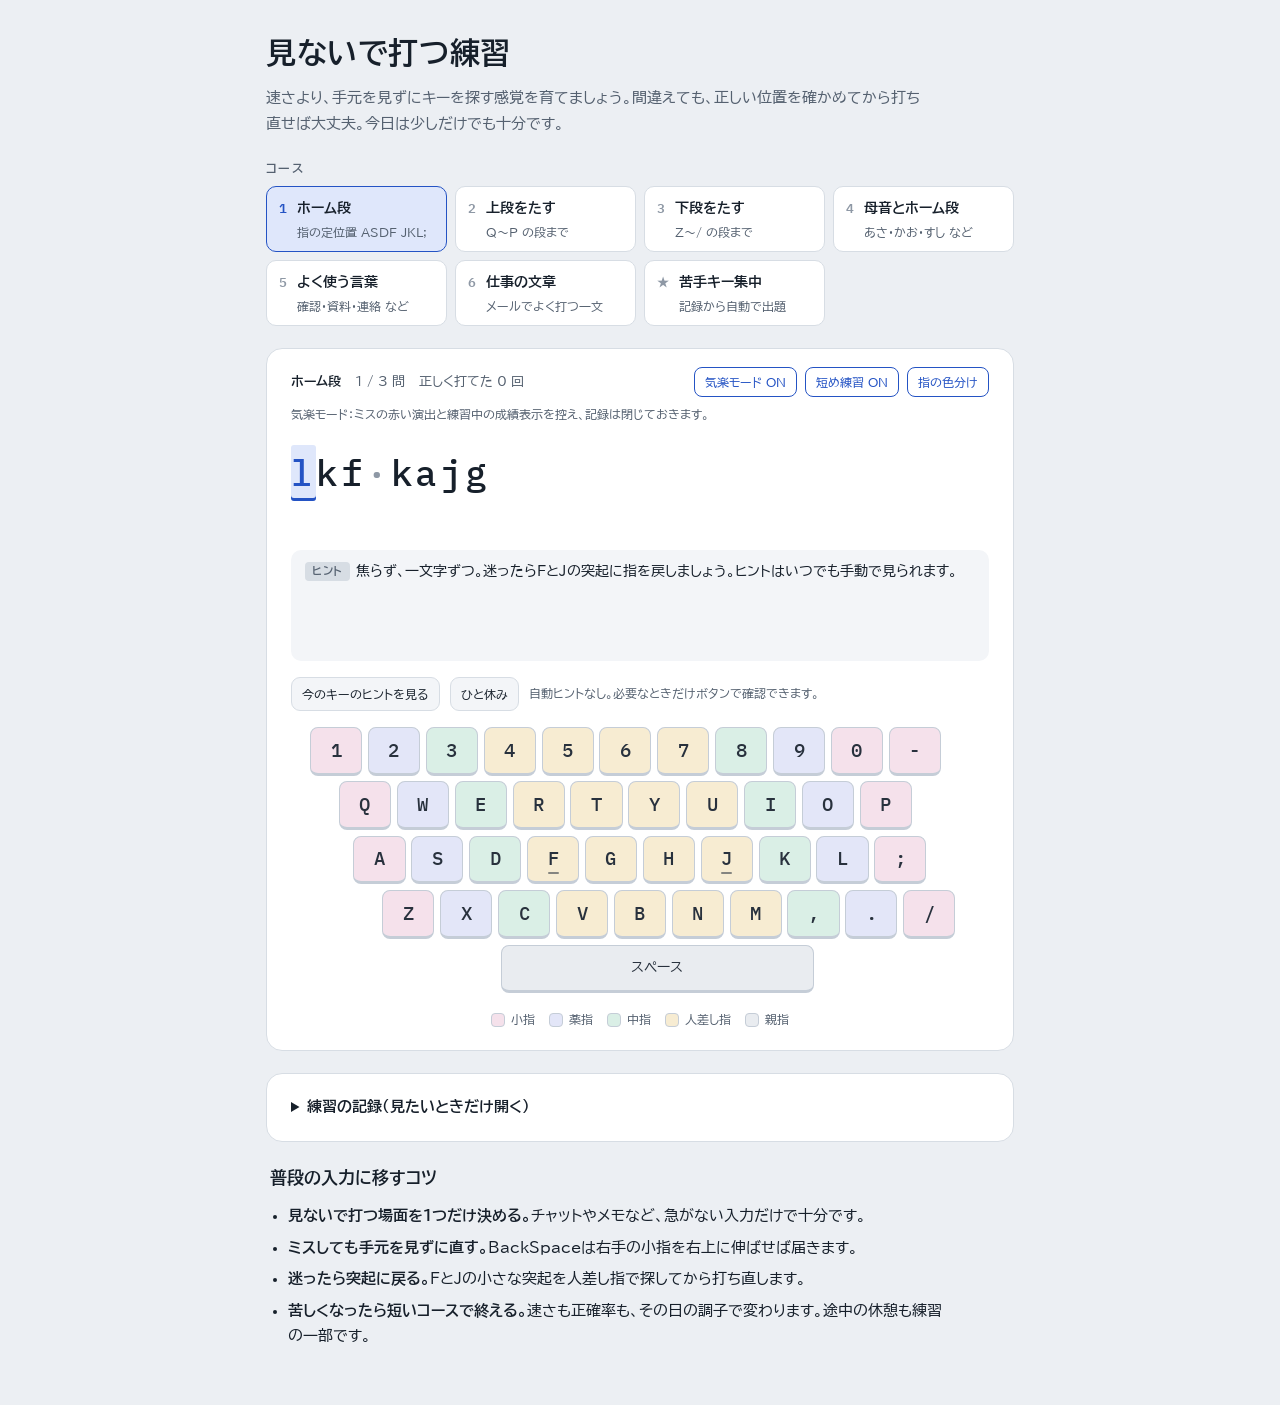
==== commit 533af75b: "Change page title from '見ないで打つ練習' to 'ブラインドタッチ'" ====
--- a/index (2).html
+++ b/index (2).html
@@ -1,5 +1,5 @@
 <!doctype html><html><head><meta charset=utf8><meta name=viewport content="width=device-width,initial-scale=1,viewport-fit=cover"><style>:root{color-scheme:light;box-sizing:border-box;padding-top:env(safe-area-inset-top,0px);padding-bottom:env(safe-area-inset-bottom,0px)}html{scroll-padding-top:env(safe-area-inset-top,0px)}body{margin:0;padding:0;font:14px -apple-system,BlinkMacSystemFont,sans-serif;background:#fff;color:#000}img{max-width:100%}[hidden]:not([hidden=until-found i]){display:none!important}</style></head><body>
-<title>見ないで打つ練習</title>
+<title>ブラインドタッチ</title>
 <meta name="claude:viewport-fit-sides" content="cover">
 <link rel="preconnect" href="https://fonts.googleapis.com">
 <link rel="preconnect" href="https://fonts.gstatic.com" crossorigin>
@@ -753,4 +753,4 @@
 })();
 </script>
 
-</body></html>+</body></html>
